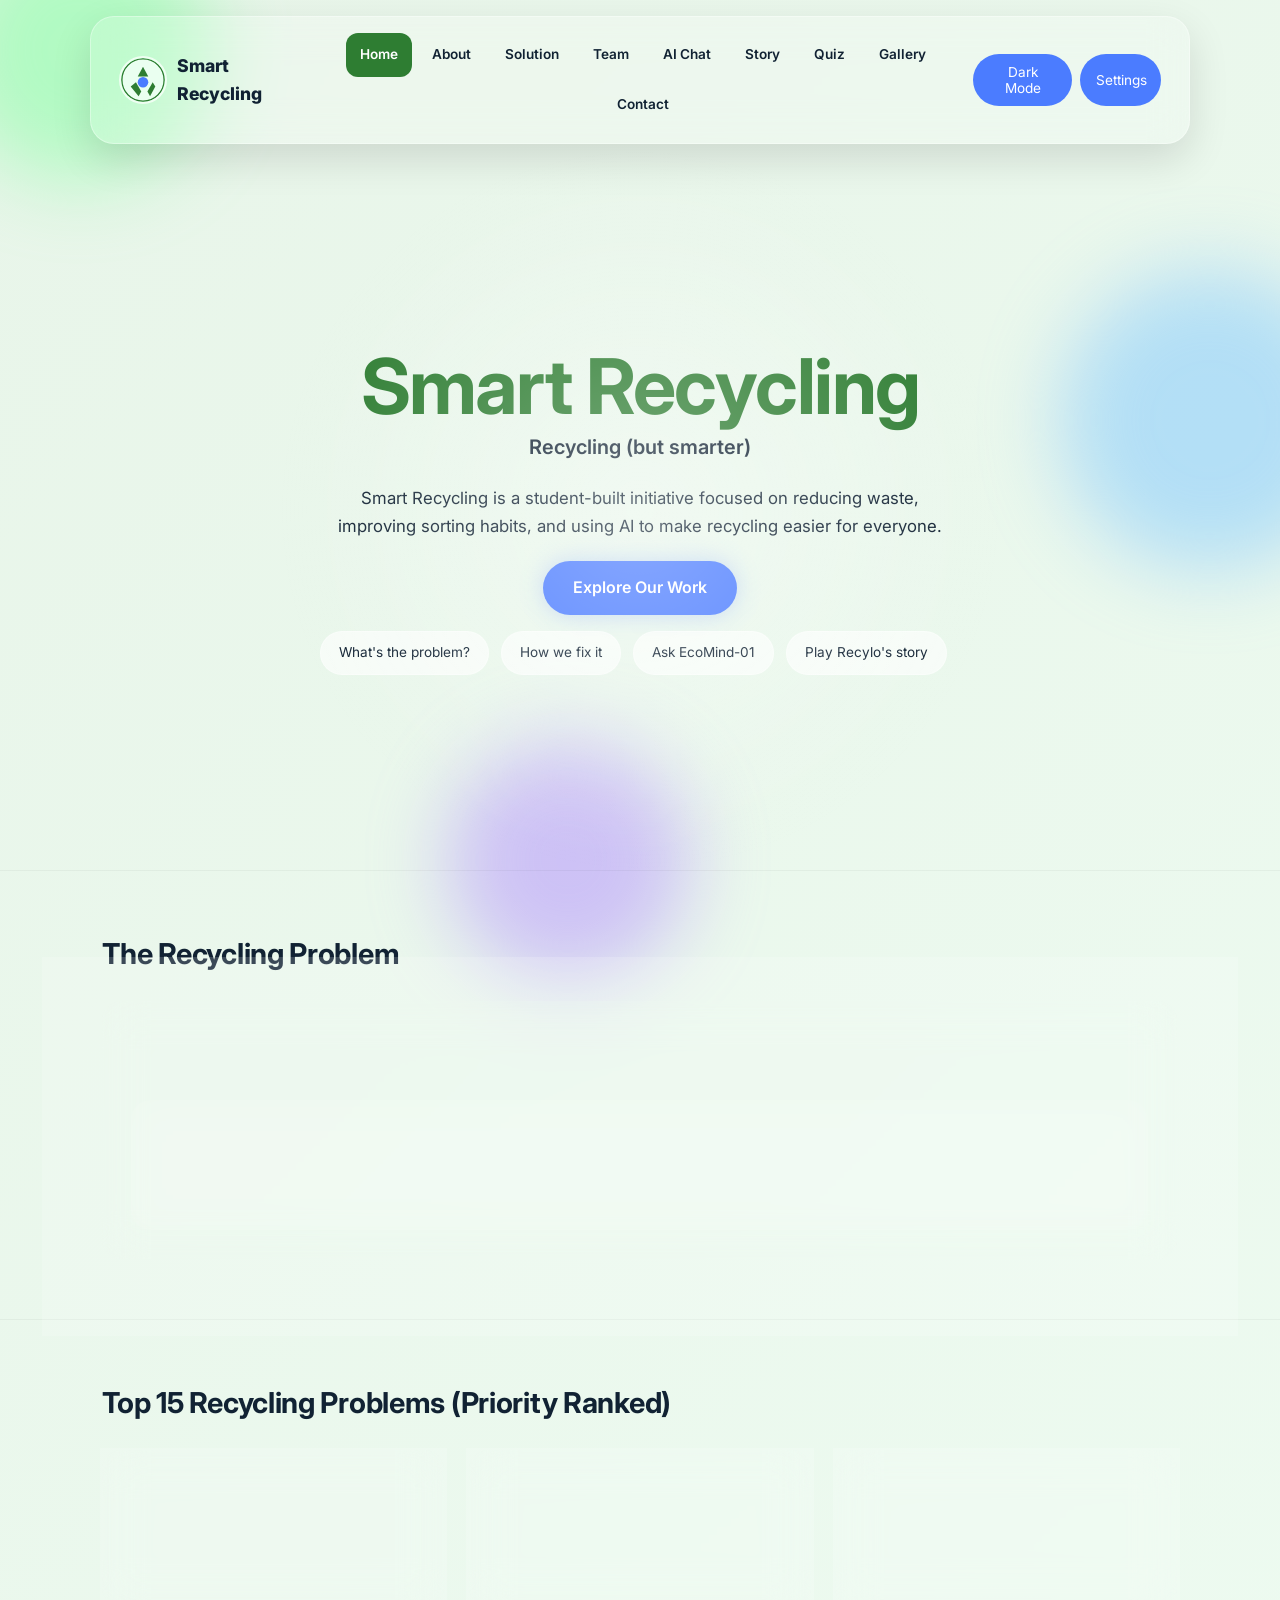
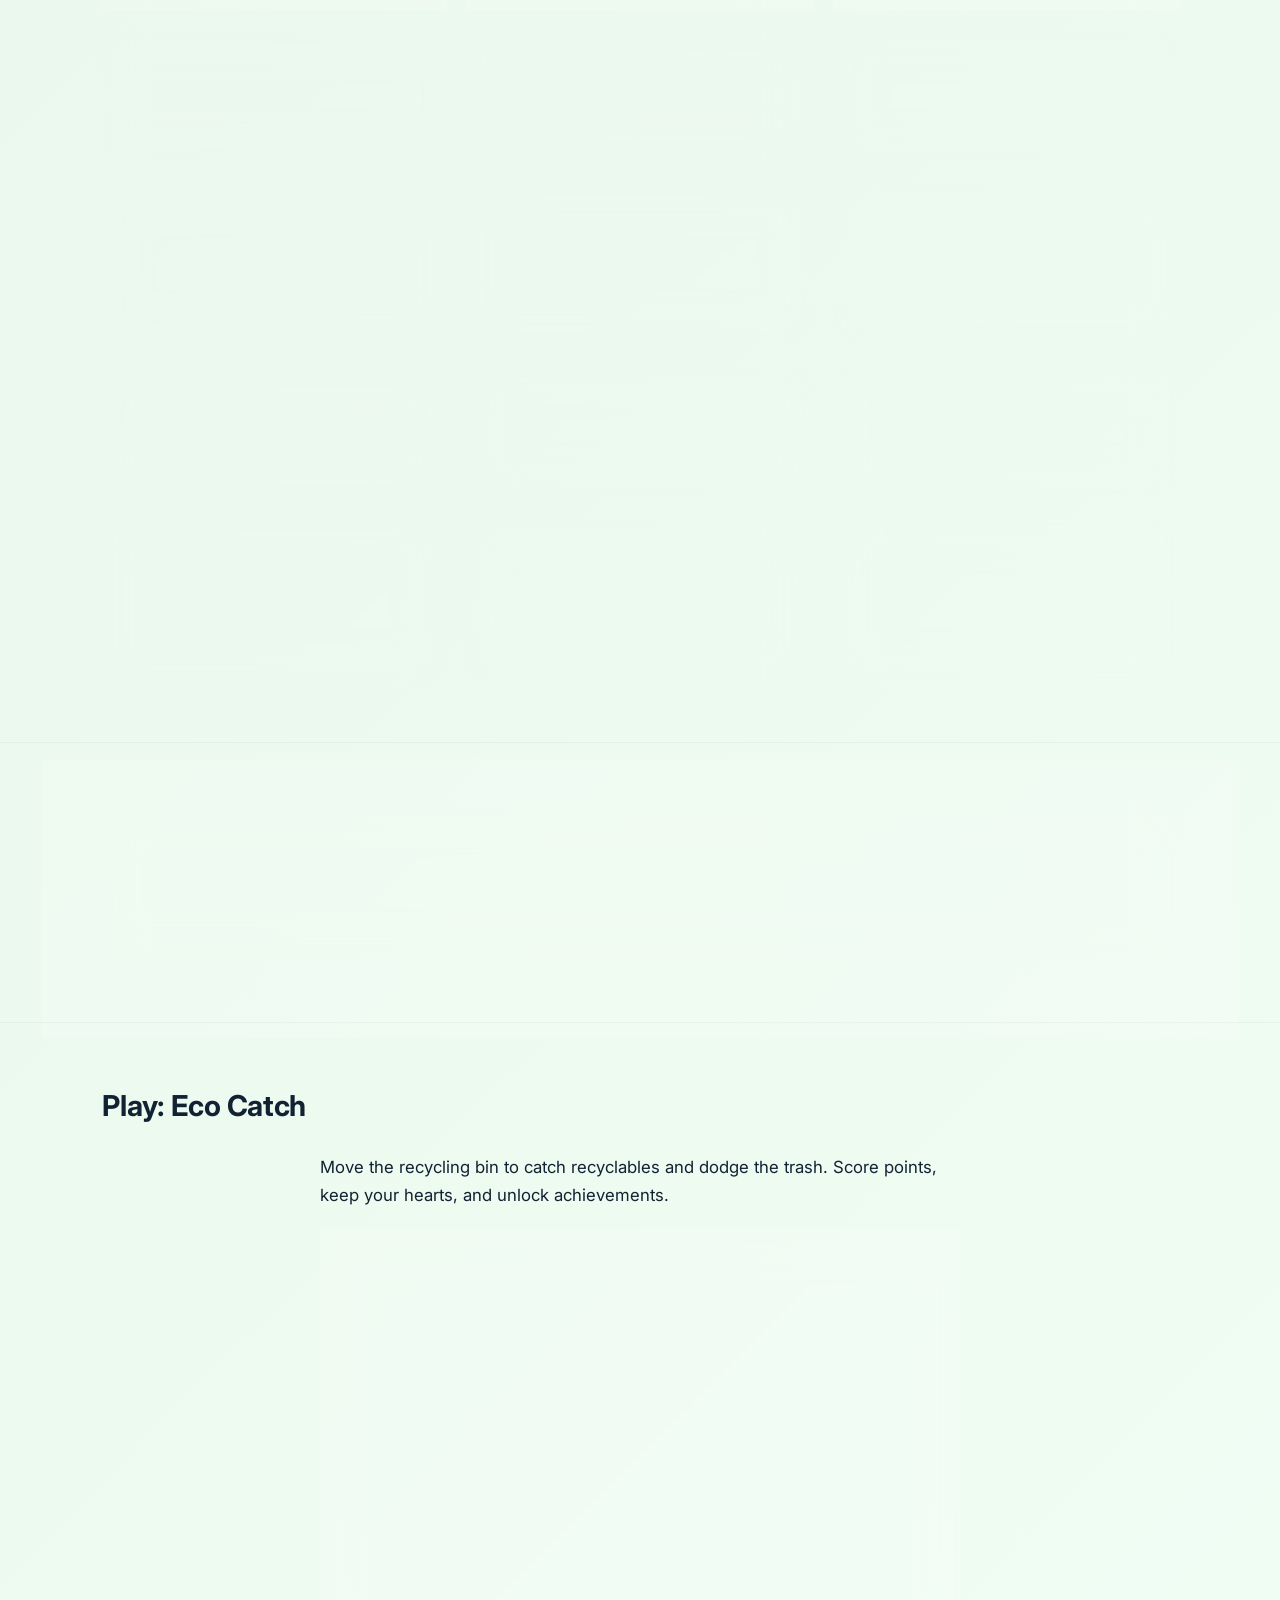
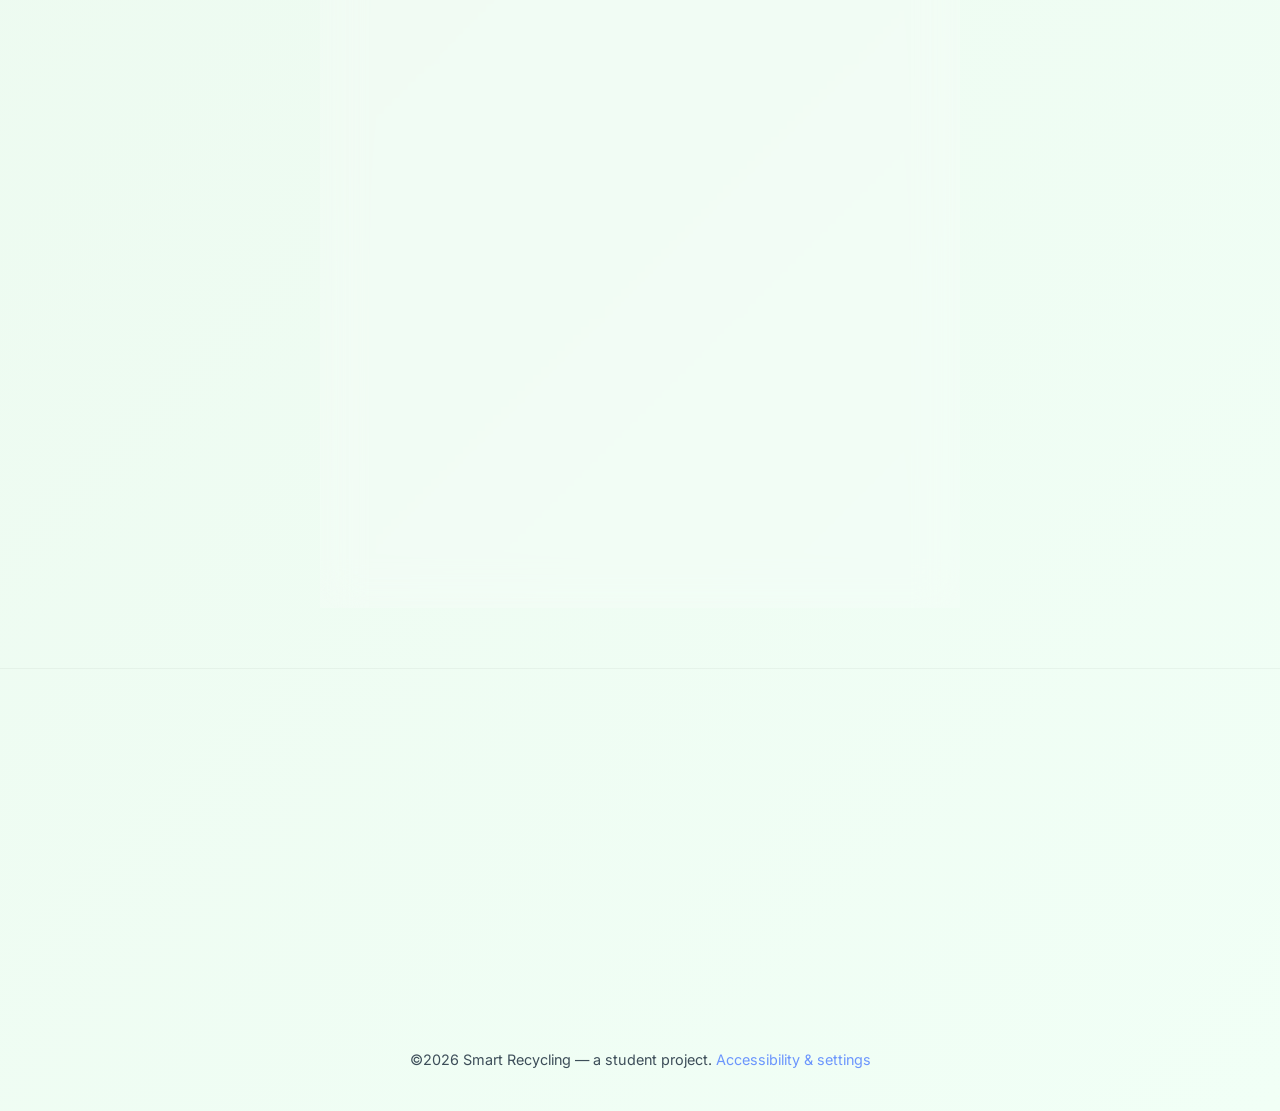
==== index.html @ 998bf6dc "first commit" ====
<!DOCTYPE html>
<html lang="en">
<head>
<meta charset="UTF-8">
<meta name="viewport" content="width=device-width,initial-scale=1">
<title>Smart Recycling — Home</title>
<meta name="description" content="Smart Recycling is a student-built initiative reducing contamination and improving recycling habits in schools, powered by AI, a branching story, and a mini-game.">
<link rel="icon" type="image/svg+xml" href="icons/favicon.svg">
<link rel="preconnect" href="https://fonts.googleapis.com">
<link rel="preconnect" href="https://fonts.gstatic.com" crossorigin>
<link href="https://fonts.googleapis.com/css2?family=Inter:wght@400;600;800&display=swap" rel="stylesheet">
<link rel="stylesheet" href="css/style.css">
</head>
<body>

<main id="main">

<section class="hero">
  <div>
    <h1>Smart Recycling</h1>
    <p class="lead">Recycling (but smarter)</p>
    <p>
      Smart Recycling is a student-built initiative focused on reducing waste,
      improving sorting habits, and using AI to make recycling easier for everyone.
    </p>
    <a class="btn" href="solution.html">Explore Our Work</a>
    <div class="next-steps">
      <a href="#problem">What's the problem?</a>
      <a href="solution.html">How we fix it</a>
      <a href="chatbot.html">Ask EcoMind-01</a>
      <a href="story.html">Play Recylo's story</a>
    </div>
  </div>
</section>

<section id="problem">
  <h2>The Recycling Problem</h2>
  <div class="card">
    <p>
      Students often mix waste or use the wrong bin. This leads to contamination,
      meaning recyclable materials get thrown away instead of reused.
    </p>
    <div class="grid" style="margin-top:16px;">
      <div class="card">
        <h3>Why it matters</h3>
        <p>Up to 30% of school recycling is lost due to contamination.</p>
      </div>
    </div>
  </div>
</section>

<section id="problems15">
  <h2>Top 15 Recycling Problems (Priority Ranked)</h2>
  <div class="grid">
    <div class="card"><h3>1. High Contamination Rates</h3><p>Food residue ruins entire recycling batches.</p></div>
    <div class="card"><h3>2. Incorrect Bin Sorting</h3><p>Students frequently choose the wrong bin.</p></div>
    <div class="card"><h3>3. Lack of Recycling Education</h3><p>Most students don't know sorting rules.</p></div>
    <div class="card"><h3>4. Confusing Bin Labels</h3><p>Icons and colors are unclear.</p></div>
    <div class="card"><h3>5. Single-Use Plastics</h3><p>Packaging dominates school waste.</p></div>
    <div class="card"><h3>6. Overflowing Recycling Bins</h3><p>Bins fill up too fast.</p></div>
    <div class="card"><h3>7. E-Waste Mishandling</h3><p>Chargers and batteries thrown in general waste.</p></div>
    <div class="card"><h3>8. No Digital Tools</h3><p>No smart assistant or scanner.</p></div>
    <div class="card"><h3>9. Dirty Recyclables</h3><p>Students don't rinse containers.</p></div>
    <div class="card"><h3>10. Low Motivation</h3><p>Students don't see recycling impact.</p></div>
    <div class="card"><h3>11. Inconsistent Rules</h3><p>Different areas follow different rules.</p></div>
    <div class="card"><h3>12. Hidden Recyclables</h3><p>Foil and cartons confuse people.</p></div>
    <div class="card"><h3>13. Poor Bin Placement</h3><p>Bins placed in bad locations.</p></div>
    <div class="card"><h3>14. No Feedback</h3><p>No stats or progress shown.</p></div>
    <div class="card"><h3>15. Misleading Packaging Labels</h3><p>"Recyclable" logos confuse people.</p></div>
  </div>
</section>

<section id="impact">
  <div class="card">
    <h2>Impact of Smart Recycling</h2>
    <p>Our goal: cut contamination by 50% and double correct bin usage in schools.</p>
  </div>
</section>

<section id="game">
  <h2>Play: Eco Catch</h2>
  <p style="margin-bottom:20px;">Move the recycling bin to catch recyclables and dodge the trash. Score points, keep your hearts, and unlock achievements.</p>
  <div class="game-wrap">
    <div class="game-hud">
      <span id="gameScore">Score: 0</span>
      <span id="gameHearts">❤️❤️❤️</span>
    </div>
    <canvas id="gameCanvas" aria-label="Eco Catch game canvas"></canvas>
    <div class="game-controls">
      <button class="btn" id="gameStart" type="button">Start Game</button>
      <button class="btn secondary" id="gameMute" type="button">🔊 Sound On</button>
    </div>
    <div class="game-msg" id="gameMsg" aria-live="polite"></div>
    <div class="achievements" id="gameAchievements"></div>
  </div>
</section>

<section id="next">
  <div class="card">
    <h2>What to Do Next</h2>
    <p>Explore how Smart Recycling comes together across the site.</p>
    <div class="next-steps">
      <a href="solution.html">Review our solution</a>
      <a href="chatbot.html">Try the AI assistant</a>
      <a href="story.html">Play Recylo's story</a>
      <a href="quiz.html">Take the quiz</a>
      <a href="gallery.html">See the gallery</a>
    </div>
  </div>
</section>

</main>

<script src="js/common.js"></script>
<script src="js/game.js"></script>
</body>
</html>
---- css/style.css ----
:root {
  --glass: rgba(255,255,255,.18);
  --border: rgba(255,255,255,.35);
  --green: #2e7d32;
  --blue: #4b7cff;
  --hover: #8ab4ff;
  --dark-bg: #0f0f0f;
  --dark-text: #f1f1f1;
  --whatsapp: #25D366;
  --danger: #e0455f;
  --warning: #f39c12;
  --success: #2e7d32;
}

/* ===== RESET & BASE ===== */
* {
  box-sizing: border-box;
  margin: 0;
  padding: 0;
}

html {
  scroll-behavior: smooth;
}

body {
  font-family: Inter, -apple-system, BlinkMacSystemFont, 'Segoe UI', Roboto, sans-serif;
  color: #123;
  background: linear-gradient(135deg, #e8f5e9, #f1fff6);
  overflow-x: hidden;
  transition: background .4s, color .4s;
  min-height: 100vh;
  line-height: 1.6;
}

/* ===== FOCUS INDICATORS ===== */
:focus-visible {
  outline: 3px solid var(--blue);
  outline-offset: 3px;
  border-radius: 4px;
}

button:focus-visible,
a:focus-visible,
input:focus-visible,
select:focus-visible {
  outline: 3px solid var(--blue);
  outline-offset: 2px;
}

/* ===== REDUCED MOTION ===== */
@media (prefers-reduced-motion: reduce) {
  * {
    animation-duration: 0.001ms !important;
    animation-iteration-count: 1 !important;
    transition-duration: 0.001ms !important;
    scroll-behavior: auto !important;
  }
}

/* ===== SKIP LINK ===== */
.skip-link {
  position: absolute;
  left: -999px;
  top: -999px;
  background: var(--blue);
  color: #fff;
  padding: 14px 24px;
  border-radius: 8px;
  z-index: 10000;
  font-weight: 600;
  min-height: 44px;
  min-width: 44px;
  display: flex;
  align-items: center;
}

.skip-link:focus {
  left: 20px;
  top: 20px;
}

/* ===== DARK MODE ===== */
body.dark {
  background: var(--dark-bg);
  color: var(--dark-text);
}

body.dark header {
  background: rgba(20, 20, 20, .5);
  border-color: rgba(255, 255, 255, .1);
}

body.dark .card {
  background: rgba(20, 20, 20, .4);
  border-color: rgba(255, 255, 255, .1);
}

body.dark .card p,
body.dark p,
body.dark .gallery figcaption,
body.dark footer,
body.dark .chatbot-sub,
body.dark .next-steps a {
  color: #f1f1f1;
}

body.dark .chat-window,
body.dark .bot,
body.dark .settings-panel,
body.dark input,
body.dark select {
  background: #222;
  color: #f1f1f1;
}

body.dark .story-box,
body.dark .game-wrap {
  background: rgba(20, 20, 20, .4);
  border-color: rgba(255, 255, 255, .1);
}

body.dark .btn.secondary {
  background: rgba(255, 255, 255, .1);
  color: #f1f1f1;
}

body.dark .chat-suggestions button {
  background: rgba(255, 255, 255, .08);
  color: #f1f1f1;
}

body.dark .next-steps a {
  background: rgba(255, 255, 255, .08);
  color: #f1f1f1;
}

body.dark .story-choices button {
  background: rgba(255, 255, 255, .08);
  color: #f1f1f1;
}

body.dark .achievements .badge {
  background: rgba(255, 255, 255, .08);
  color: #f1f1f1;
}

body.dark .settings-panel select {
  background: rgba(255, 255, 255, .08);
  border-color: rgba(255, 255, 255, .15);
  color: #f1f1f1;
}

body.dark .settings-panel select option {
  background: #1a1a1a;
  color: #f1f1f1;
}

body.dark .stat-item {
  background: rgba(255, 255, 255, .04);
  border-color: rgba(255, 255, 255, .06);
}

body.dark .stat-item .number {
  color: #7cc6ff;
}

body.dark .export-area textarea {
  background: rgba(255, 255, 255, .04);
  border-color: rgba(255, 255, 255, .08);
  color: #f1f1f1;
}

body.dark .toast {
  background: var(--blue);
  color: #fff;
}

body.dark .toast.error {
  background: #e0455f;
}

body.dark .toast.warning {
  background: #f39c12;
}

body.dark #loader {
  background: var(--dark-bg);
}

body.dark #loader span {
  color: #ccc;
}

body.dark #loader img {
  background: rgba(0, 0, 0, .3);
}

body.dark .story-progress span {
  background: rgba(255, 255, 255, .15);
}

body.dark #gameCanvas {
  background: linear-gradient(180deg, #132416, #0f1a10);
}

body.dark .danger-zone {
  background: rgba(224, 69, 95, .1);
  border-color: rgba(224, 69, 95, .2);
}

body.dark .setting-group select,
body.dark .setting-group input[type="text"],
body.dark .setting-group input[type="number"] {
  background: rgba(255, 255, 255, .06);
  border-color: rgba(255, 255, 255, .12);
  color: #f1f1f1;
}

body.dark .setting-group select option {
  background: #1a1a1a;
  color: #f1f1f1;
}

body.dark .color-option.active {
  border-color: #fff;
  box-shadow: 0 0 0 2px #1a1a1a, 0 0 0 4px #fff;
}

body.dark .settings-panel a[href="settings.html"] {
  background: rgba(255, 255, 255, .05);
  color: #f1f1f1;
}

body.dark .settings-panel a[href="settings.html"]:hover {
  background: rgba(255, 255, 255, .15);
}

body.dark footer a {
  color: #7cc6ff;
}

body.dark h1 {
  color: #7cff9c;
}

body.dark .card h3 {
  color: #f1f1f1;
}

/* ===== LOADER ===== */
#loader {
  position: fixed;
  top: 0;
  left: 0;
  width: 100%;
  height: 100%;
  background: #e8f5e9;
  display: flex;
  flex-direction: column;
  justify-content: center;
  align-items: center;
  z-index: 9999;
  transition: .5s;
}

#loader img {
  width: 90px;
  height: 90px;
  border-radius: 50%;
  animation: spin 1.5s infinite linear;
  background: rgba(255, 255, 255, .8);
  padding: 10px;
}

#loader span {
  margin-top: 12px;
  font-size: .9rem;
  color: #555;
}

@keyframes spin {
  100% {
    transform: rotate(360deg);
  }
}

/* ===== BLOBS ===== */
.blob {
  position: fixed;
  border-radius: 50%;
  filter: blur(40px);
  opacity: .5;
  animation: float 16s ease-in-out infinite;
  z-index: -1;
}

.b1 {
  width: 260px;
  height: 260px;
  background: #7cff9c;
  top: -80px;
  left: -50px;
}

.b2 {
  width: 300px;
  height: 300px;
  background: #7cc6ff;
  right: -80px;
  top: 30%;
}

.b3 {
  width: 240px;
  height: 240px;
  background: #b08cff;
  bottom: -80px;
  left: 35%;
}

@keyframes float {
  50% {
    transform: translate(60px, -40px) scale(1.1);
  }
}

@media (max-width: 600px) {
  .blob {
    display: none;
  }
}

/* ===== HEADER ===== */
header {
  position: fixed;
  top: 16px;
  left: 50%;
  transform: translateX(-50%);
  width: min(1100px, 92%);
  padding: 16px 28px;
  display: flex;
  justify-content: space-between;
  align-items: center;
  background: var(--glass);
  backdrop-filter: blur(18px);
  border: 1px solid var(--border);
  border-radius: 24px;
  box-shadow: 0 15px 40px rgba(0, 0, 0, .12);
  z-index: 100;
}

header img {
  width: 48px;
  height: 48px;
  border-radius: 50%;
  border: 2px solid rgba(255, 255, 255, .7);
  margin-right: 10px;
  flex-shrink: 0;
}

header .brand-text {
  font-weight: 800;
  font-size: 1.1rem;
}

header .left {
  display: flex;
  align-items: center;
  text-decoration: none;
  color: inherit;
  min-height: 44px;
  min-width: 44px;
}

nav {
  display: flex;
  flex-wrap: wrap;
  gap: 6px;
  justify-content: center;
}

nav a {
  text-decoration: none;
  color: inherit;
  font-weight: 600;
  padding: 8px 14px;
  border-radius: 12px;
  transition: .2s;
  font-size: .85rem;
  white-space: nowrap;
  min-height: 44px;
  display: flex;
  align-items: center;
}

nav a:hover {
  background: var(--hover);
  color: #fff;
  box-shadow: 0 0 10px var(--hover);
}

nav a.active {
  background: var(--green);
  color: #fff;
}

nav a.active:hover {
  background: var(--green);
  opacity: .85;
}

.toggle {
  cursor: pointer;
  padding: 10px 16px;
  border-radius: 999px;
  background: var(--blue);
  color: #fff;
  font-size: .85rem;
  border: none;
  font-family: inherit;
  min-height: 44px;
  min-width: 44px;
  transition: .2s;
}

.toggle:hover {
  background: var(--hover);
  transform: translateY(-2px);
}

.toggle:active {
  transform: scale(.95);
}

/* ===== MOBILE NAV ===== */
@media (max-width: 900px) {
  header {
    flex-direction: column;
    gap: 10px;
    padding: 12px 16px;
  }

  header .left {
    width: 100%;
    justify-content: center;
  }

  nav {
    width: 100%;
    justify-content: center;
    gap: 4px;
    overflow-x: auto;
    flex-wrap: nowrap;
    padding: 4px 0;
    -webkit-overflow-scrolling: touch;
    scrollbar-width: none;
  }

  nav::-webkit-scrollbar {
    display: none;
  }

  nav a {
    font-size: .7rem;
    padding: 6px 10px;
    min-height: 36px;
    white-space: nowrap;
    flex-shrink: 0;
  }

  header>div:last-child {
    width: 100%;
    justify-content: center;
    display: flex;
    gap: 6px;
  }

  .toggle {
    font-size: .7rem;
    padding: 6px 12px;
    min-height: 36px;
  }
}

@media (max-width: 600px) {
  header {
    top: 8px;
    border-radius: 16px;
    padding: 8px 10px;
    gap: 6px;
  }

  nav a {
    font-size: .6rem;
    padding: 4px 8px;
    min-height: 32px;
  }

  .toggle {
    font-size: .6rem;
    padding: 4px 8px;
    min-height: 32px;
  }

  main {
    margin-top: 160px;
  }

  .settings-panel {
    width: 90%;
    max-width: 360px;
    padding: 16px;
  }
}

/* ===== MAIN ===== */
main {
  margin-top: 150px;
}

@media (max-width: 900px) {
  main {
    margin-top: 200px;
  }
}

@media (max-width: 600px) {
  main {
    margin-top: 160px;
  }
}

/* ===== HERO ===== */
.hero {
  min-height: 80vh;
  display: grid;
  place-items: center;
  text-align: center;
  padding: 2rem;
  position: relative;
  overflow: hidden;
}

.hero::before {
  content: '';
  position: absolute;
  inset: -20%;
  background: radial-gradient(circle at var(--mx, 50%) var(--my, 50%), rgba(255, 255, 255, .35), transparent 35%);
  pointer-events: none;
  transition: .15s;
}

h1 {
  font-size: clamp(2.6rem, 7vw, 4.8rem);
  color: var(--green);
  letter-spacing: -0.02em;
  line-height: 1.1;
}

h2 {
  font-size: 1.8rem;
  margin-bottom: 24px;
  letter-spacing: -0.01em;
}

h3 {
  font-size: 1.2rem;
  letter-spacing: -0.01em;
}

p {
  max-width: 640px;
  margin: 0 auto;
  font-size: 1.05rem;
  line-height: 1.7;
}

.hero .lead {
  font-size: 1.25rem;
  font-weight: 600;
  margin-bottom: 20px;
}

.page-head {
  text-align: center;
  padding: 60px 8% 10px;
}

.page-head p {
  margin-top: 10px;
}

/* ===== BUTTONS ===== */
.btn {
  display: inline-flex;
  align-items: center;
  justify-content: center;
  margin-top: 20px;
  padding: 14px 30px;
  border-radius: 999px;
  background: var(--blue);
  color: #fff;
  text-decoration: none;
  transition: .2s;
  border: none;
  cursor: pointer;
  font-family: inherit;
  font-size: 1rem;
  font-weight: 600;
  min-height: 48px;
  min-width: 48px;
  box-shadow: var(--glow-x, 0px) var(--glow-y, 0px) 24px rgba(75, 124, 255, .3);
}

.btn:hover {
  transform: translateY(-3px) scale(1.02);
  box-shadow: var(--glow-x, 0px) var(--glow-y, 0px) 30px rgba(75, 124, 255, .5) !important;
}

.btn:active {
  transform: translateY(0) scale(.98);
  box-shadow: 0 0 0 transparent;
}

.btn.secondary {
  background: rgba(255, 255, 255, .5);
  color: #123;
  border: 1px solid var(--border);
  box-shadow: none;
}

.btn.secondary:hover {
  background: rgba(255, 255, 255, .7);
  transform: translateY(-2px);
}

.btn.whatsapp {
  background: var(--whatsapp);
  box-shadow: 0 10px 25px rgba(37, 211, 102, .35);
}

.btn.whatsapp:hover {
  box-shadow: 0 10px 30px rgba(37, 211, 102, .5);
}

.btn.danger {
  background: var(--danger);
  color: #fff;
  box-shadow: 0 8px 20px rgba(224, 69, 95, .3);
}

.btn.danger:hover {
  background: #c0392b;
  transform: translateY(-2px);
}

.btn.success {
  background: var(--success);
  color: #fff;
  box-shadow: 0 8px 20px rgba(46, 125, 50, .3);
}

.btn.success:hover {
  background: #1e7e34;
  transform: translateY(-2px);
}

.btn.warning {
  background: var(--warning);
  color: #fff;
  box-shadow: 0 8px 20px rgba(243, 156, 18, .3);
}

.btn.warning:hover {
  background: #d68910;
  transform: translateY(-2px);
}

.btn.outline {
  background: transparent;
  border: 2px solid var(--blue);
  color: var(--blue);
  box-shadow: none;
}

.btn.outline:hover {
  background: var(--blue);
  color: #fff;
  transform: translateY(-2px);
}

/* ===== SECTIONS ===== */
section {
  padding: 60px 8%;
}

section h2 {
  margin-bottom: 24px;
  font-size: 1.8rem;
}

section+section {
  border-top: 1px solid rgba(0, 0, 0, .04);
}

/* ===== GRID ===== */
.grid {
  display: grid;
  grid-template-columns: repeat(auto-fit, minmax(280px, 1fr));
  gap: 24px;
}

/* ===== CARDS ===== */
.card {
  padding: 28px;
  border-radius: 20px;
  background: var(--glass);
  backdrop-filter: blur(20px);
  border: 1px solid var(--border);
  box-shadow: 0 16px 40px rgba(0, 0, 0, .08);
  transition: .3s cubic-bezier(.34, 1.56, .64, 1);
  opacity: 0;
  transform: translateY(30px);
  position: relative;
  overflow: hidden;
  line-height: 1.7;
}

.card::before {
  content: '';
  position: absolute;
  top: 0;
  left: -150%;
  width: 70%;
  height: 100%;
  background: linear-gradient(90deg, transparent, rgba(255, 255, 255, .15), transparent);
  animation: shimmer 8s infinite;
}

@keyframes shimmer {
  100% {
    left: 180%;
  }
}

.card h3 {
  margin-bottom: 12px;
  font-size: 1.2rem;
}

.card p {
  color: #123;
  font-size: 1rem;
}

.card:hover {
  transform: translateY(-6px) scale(1.01);
  box-shadow: 0 20px 50px rgba(0, 0, 0, .12);
}

.card.show {
  opacity: 1 !important;
  transform: translateY(0) !important;
}

/* Staggered card animation */
.card:nth-child(1) {
  transition-delay: 0.05s;
}
.card:nth-child(2) {
  transition-delay: 0.1s;
}
.card:nth-child(3) {
  transition-delay: 0.15s;
}
.card:nth-child(4) {
  transition-delay: 0.2s;
}
.card:nth-child(5) {
  transition-delay: 0.25s;
}
.card:nth-child(6) {
  transition-delay: 0.3s;
}

/* ===== PRIORITY PROBLEMS ===== */
#problems15 .card:nth-child(-n+3) {
  border-color: var(--green);
  box-shadow: 0 0 0 2px rgba(46, 125, 50, .25);
}

/* ===== BACK TO TOP ===== */
.back-to-top {
  position: fixed;
  right: 20px;
  bottom: 30px;
  padding: 12px 18px;
  border-radius: 999px;
  background: var(--blue);
  color: #fff;
  font-size: .85rem;
  text-decoration: none;
  box-shadow: 0 8px 20px rgba(0, 0, 0, .25);
  opacity: 0;
  pointer-events: none;
  transition: .25s;
  z-index: 50;
  min-height: 44px;
  min-width: 44px;
  display: flex;
  align-items: center;
  justify-content: center;
}

.back-to-top.show {
  opacity: 1;
  pointer-events: auto;
}

.back-to-top:hover {
  transform: translateY(-3px);
  background: var(--hover);
}

/* ===== GALLERY ===== */
.gallery {
  display: grid;
  grid-template-columns: repeat(auto-fit, minmax(260px, 1fr));
  gap: 20px;
}

.gallery figure {
  margin: 0;
}

.gallery img,
.gallery svg {
  width: 100%;
  border-radius: 18px;
  box-shadow: 0 10px 30px rgba(0, 0, 0, .15);
  display: block;
  background: #fff;
  height: auto;
}

.gallery figcaption {
  margin-top: 8px;
  font-size: .9rem;
  opacity: .8;
}

/* ===== CHATBOT ===== */
.chatbot-box {
  padding: 24px;
  border-radius: 20px;
  background: var(--glass);
  backdrop-filter: blur(20px);
  border: 1px solid var(--border);
  max-width: 700px;
  margin: 0 auto;
}

.chatbot-header {
  text-align: center;
  margin-bottom: 12px;
  font-size: 1.1rem;
  font-weight: 600;
}

.chatbot-sub {
  text-align: center;
  font-size: .9rem;
  margin-bottom: 16px;
  opacity: .8;
}

.chat-window {
  height: 400px;
  overflow-y: auto;
  padding: 15px;
  border-radius: 15px;
  background: rgba(255, 255, 255, .25);
  backdrop-filter: blur(15px);
  border: 1px solid rgba(255, 255, 255, .4);
  margin-bottom: 15px;
  scroll-behavior: smooth;
}

.chat-window::-webkit-scrollbar {
  width: 6px;
}

.chat-window::-webkit-scrollbar-track {
  background: transparent;
}

.chat-window::-webkit-scrollbar-thumb {
  background: var(--blue);
  border-radius: 4px;
}

.chat-message {
  margin-bottom: 12px;
  padding: 12px 16px;
  border-radius: 12px;
  max-width: 80%;
  line-height: 1.5;
  animation: msgIn .35s ease;
  word-wrap: break-word;
}

@keyframes msgIn {
  from {
    opacity: 0;
    transform: translateY(10px);
  }
  to {
    opacity: 1;
    transform: none;
  }
}

.user {
  background: var(--blue);
  color: white;
  margin-left: auto;
}

.bot {
  background: rgba(255, 255, 255, .6);
  border: 1px solid rgba(0, 0, 0, .1);
}

body.dark .bot {
  background: rgba(255, 255, 255, .08);
  border-color: rgba(255, 255, 255, .1);
  color: #f1f1f1;
}

.chat-input {
  display: flex;
  gap: 10px;
}

.chat-input input {
  flex: 1;
  padding: 12px 16px;
  border-radius: 12px;
  border: 1px solid rgba(0, 0, 0, .2);
  font-family: inherit;
  font-size: 1rem;
  min-height: 48px;
}

.chat-input button {
  padding: 12px 24px;
  border-radius: 12px;
  background: var(--green);
  color: white;
  border: none;
  cursor: pointer;
  font-family: inherit;
  font-weight: 600;
  min-height: 48px;
  min-width: 48px;
  transition: .2s;
}

.chat-input button:hover {
  transform: translateY(-2px);
  opacity: .9;
}

.chat-input button:active {
  transform: scale(.95);
}

.chat-suggestions {
  display: flex;
  flex-wrap: wrap;
  gap: 8px;
  margin-bottom: 14px;
  justify-content: center;
}

.chat-suggestions button {
  background: rgba(255, 255, 255, .5);
  border: 1px solid var(--border);
  border-radius: 999px;
  padding: 8px 14px;
  font-size: .8rem;
  cursor: pointer;
  font-family: inherit;
  min-height: 36px;
  transition: .2s;
}

.chat-suggestions button:hover {
  background: var(--hover);
  color: #fff;
  transform: translateY(-2px);
}

/* ===== FOOTER ===== */
footer {
  text-align: center;
  padding: 40px 8%;
  font-size: .9rem;
  opacity: .8;
}

footer a {
  color: var(--blue);
  text-decoration: none;
}

footer a:hover {
  text-decoration: underline;
}

/* ===== NEXT STEPS ===== */
.next-steps {
  display: flex;
  flex-wrap: wrap;
  gap: 12px;
  margin-top: 16px;
}

.next-steps a {
  text-decoration: none;
  padding: 10px 18px;
  border-radius: 999px;
  border: 1px solid var(--border);
  font-size: .85rem;
  color: #123;
  background: rgba(255, 255, 255, .6);
  min-height: 44px;
  display: inline-flex;
  align-items: center;
  transition: .2s;
}

.next-steps a:hover {
  background: var(--hover);
  color: #fff;
  transform: translateY(-2px);
}

/* ===== CONTACT ===== */
.contact-list {
  list-style: none;
  margin-top: 10px;
}

.contact-list li {
  font-size: .95rem;
  margin-bottom: 8px;
  padding: 4px 0;
}

.contact-actions {
  display: flex;
  flex-wrap: wrap;
  gap: 14px;
  margin-top: 18px;
}

/* ===== WHATSAPP FLOAT ===== */
.whatsapp-float {
  display: inline-flex;
  align-items: center;
  gap: 10px;
  padding: 14px 26px;
  border-radius: 999px;
  background: var(--whatsapp);
  color: #fff;
  text-decoration: none;
  font-weight: 700;
  box-shadow: 0 10px 25px rgba(37, 211, 102, .35);
  transition: .2s;
  min-height: 48px;
}

.whatsapp-float:hover {
  transform: translateY(-3px);
  box-shadow: 0 10px 30px rgba(37, 211, 102, .5);
}

/* ===== SETTINGS PANEL (MODAL) ===== */
.settings-panel {
  position: fixed;
  top: 50%;
  left: 50%;
  transform: translate(-50%, -50%) scale(0.8);
  width: 380px;
  max-width: 90%;
  padding: 24px;
  background: var(--glass);
  backdrop-filter: blur(20px);
  border: 1px solid var(--border);
  border-radius: 20px;
  box-shadow: 0 20px 40px rgba(0, 0, 0, .25);
  opacity: 0;
  pointer-events: none;
  transition: .3s cubic-bezier(.34, 1.56, .64, 1);
  z-index: 9999;
  max-height: 90vh;
  overflow-y: auto;
}

.settings-panel.show {
  opacity: 1;
  pointer-events: auto;
  transform: translate(-50%, -50%) scale(1);
}

.settings-panel::-webkit-scrollbar {
  width: 6px;
}

.settings-panel::-webkit-scrollbar-track {
  background: transparent;
}

.settings-panel::-webkit-scrollbar-thumb {
  background: var(--blue);
  border-radius: 4px;
}

.settings-panel h3 {
  margin-bottom: 15px;
  text-align: center;
  font-size: 1.3rem;
}

.settings-panel .close-btn {
  position: absolute;
  top: 12px;
  right: 12px;
  background: none;
  border: none;
  font-size: 1.5rem;
  cursor: pointer;
  color: inherit;
  min-height: 44px;
  min-width: 44px;
  display: flex;
  align-items: center;
  justify-content: center;
  border-radius: 50%;
  transition: .2s;
}

.settings-panel .close-btn:hover {
  background: rgba(0, 0, 0, .1);
}

body.dark .settings-panel .close-btn:hover {
  background: rgba(255, 255, 255, .1);
}

.settings-panel label {
  display: block;
  margin-top: 10px;
  font-weight: 600;
  font-size: .9rem;
}

.settings-panel select {
  width: 100%;
  padding: 10px 12px;
  margin-top: 4px;
  border-radius: 10px;
  border: 1px solid rgba(0, 0, 0, .2);
  font-family: inherit;
  background: rgba(255, 255, 255, .5);
  min-height: 44px;
}

.settings-panel select:focus {
  outline: 2px solid var(--blue);
  outline-offset: 2px;
}

.settings-panel .settings-actions-btn {
  margin-top: 20px;
  width: 100%;
  padding: 12px;
  border-radius: 12px;
  background: var(--blue);
  color: white;
  border: none;
  cursor: pointer;
  font-family: inherit;
  font-weight: 600;
  min-height: 48px;
  transition: .2s;
}

.settings-panel .settings-actions-btn:hover {
  background: var(--hover);
  transform: translateY(-2px);
}

.settings-panel .settings-footer {
  margin-top: 16px;
  padding-top: 16px;
  border-top: 1px solid var(--border);
  text-align: center;
}

.settings-panel .settings-footer a {
  color: var(--blue);
  text-decoration: none;
  font-weight: 600;
}

.settings-panel .settings-footer a:hover {
  text-decoration: underline;
}

/* ===== OVERLAY ===== */
#overlay {
  position: fixed;
  inset: 0;
  background: rgba(0, 0, 0, .35);
  backdrop-filter: blur(8px);
  opacity: 0;
  pointer-events: none;
  transition: .3s;
  z-index: 9998;
}

#overlay.show {
  opacity: 1;
  pointer-events: auto;
}

/* ===== ICONS ===== */
.icon {
  width: 72px;
  height: 72px;
  object-fit: contain;
  margin-bottom: 16px;
  flex-shrink: 0;
}

/* ===== STORY ===== */
.story-box {
  max-width: 720px;
  margin: 0 auto;
  padding: 28px;
  border-radius: 24px;
  background: var(--glass);
  backdrop-filter: blur(20px);
  border: 1px solid var(--border);
  box-shadow: 0 16px 40px rgba(0, 0, 0, .1);
}

.story-character {
  display: flex;
  align-items: center;
  gap: 14px;
  margin-bottom: 16px;
}

.story-character img {
  width: 56px;
  height: 56px;
  border-radius: 50%;
  background: #fff;
  padding: 4px;
}

.story-character span {
  font-weight: 700;
}

#storyText {
  min-height: 120px;
  line-height: 1.7;
  margin-bottom: 20px;
  font-size: 1.05rem;
}

#storyText p {
  margin-bottom: 12px;
}

.story-choices {
  display: flex;
  flex-direction: column;
  gap: 10px;
}

.story-choices button {
  text-align: left;
  padding: 14px 18px;
  border-radius: 14px;
  border: 1px solid var(--border);
  background: rgba(255, 255, 255, .5);
  cursor: pointer;
  font-family: inherit;
  font-size: .95rem;
  transition: .2s;
  min-height: 48px;
}

.story-choices button:hover {
  background: var(--hover);
  color: #fff;
  transform: translateX(4px);
}

.story-choices button:active {
  transform: scale(.98);
}

.story-progress {
  display: flex;
  gap: 6px;
  margin-bottom: 16px;
}

.story-progress span {
  flex: 1;
  height: 5px;
  border-radius: 3px;
  background: rgba(0, 0, 0, .1);
  transition: .3s;
}

.story-progress span.done {
  background: var(--green);
}

/* ===== ECO CATCH GAME ===== */
.game-wrap {
  max-width: 640px;
  margin: 0 auto;
  padding: 20px;
  border-radius: 24px;
  background: var(--glass);
  backdrop-filter: blur(20px);
  border: 1px solid var(--border);
  text-align: center;
}

.game-hud {
  display: flex;
  justify-content: space-between;
  align-items: center;
  margin-bottom: 12px;
  font-weight: 700;
  flex-wrap: wrap;
  gap: 8px;
  font-size: 1rem;
  padding: 0 4px;
}

#gameHearts {
  color: #e0455f;
  letter-spacing: 2px;
}

#gameCanvas {
  width: 100%;
  max-width: 560px;
  aspect-ratio: 7/9;
  border-radius: 16px;
  background: linear-gradient(180deg, #dff5e3, #eafff0);
  border: 1px solid var(--border);
  touch-action: none;
  display: block;
  margin: 0 auto;
  cursor: pointer;
}

.game-controls {
  display: flex;
  justify-content: center;
  gap: 12px;
  margin-top: 14px;
  flex-wrap: wrap;
}

.game-controls .btn {
  min-width: 120px;
}

.game-msg {
  margin-top: 12px;
  font-weight: 600;
  min-height: 28px;
  font-size: 1rem;
}

.achievements {
  display: flex;
  flex-wrap: wrap;
  gap: 8px;
  margin-top: 16px;
  justify-content: center;
}

.achievements .badge {
  font-size: .8rem;
  padding: 8px 14px;
  border-radius: 999px;
  border: 1px solid var(--border);
  background: rgba(255, 255, 255, .4);
  opacity: .4;
  transition: .3s;
  min-height: 36px;
  display: flex;
  align-items: center;
}

.achievements .badge.earned {
  opacity: 1;
  background: var(--green);
  color: #fff;
}

/* ===== SETTINGS PAGE ===== */
.settings-page {
  max-width: 840px;
  margin: 0 auto;
}

.settings-page .card {
  opacity: 1;
  transform: none;
  animation: none;
  padding: 32px;
}

.settings-page .card::before {
  display: none;
}

.settings-section {
  margin-bottom: 32px;
  padding-bottom: 32px;
  border-bottom: 1px solid rgba(0, 0, 0, .06);
}

.settings-section:last-child {
  border-bottom: none;
  margin-bottom: 0;
  padding-bottom: 0;
}

.settings-section h3 {
  font-size: 1.1rem;
  margin-bottom: 18px;
  display: flex;
  align-items: center;
  gap: 10px;
  font-weight: 700;
}

.settings-section h3 .emoji {
  font-size: 1.4rem;
}

.setting-group {
  display: flex;
  flex-direction: column;
  gap: 6px;
  margin-bottom: 18px;
}

.setting-group:last-child {
  margin-bottom: 0;
}

.setting-group label {
  font-weight: 600;
  font-size: .95rem;
  display: flex;
  align-items: center;
  gap: 8px;
}

.setting-group .description {
  font-size: .85rem;
  opacity: .65;
  margin-top: 2px;
  line-height: 1.4;
}

.setting-group select,
.setting-group input[type="text"],
.setting-group input[type="number"] {
  padding: 12px 14px;
  border-radius: 12px;
  border: 1px solid rgba(0, 0, 0, .12);
  font-family: inherit;
  font-size: 1rem;
  background: rgba(255, 255, 255, .5);
  transition: .2s;
  width: 100%;
  max-width: 320px;
  min-height: 48px;
}

.setting-group select:focus,
.setting-group input:focus {
  outline: 2px solid var(--blue);
  outline-offset: 2px;
}

.setting-group select option {
  background: #fff;
  color: #123;
}

/* ===== TOGGLE SWITCH ===== */
.toggle-group {
  display: flex;
  align-items: center;
  gap: 14px;
  flex-wrap: wrap;
}

.toggle-switch {
  position: relative;
  width: 52px;
  height: 30px;
  flex-shrink: 0;
  cursor: pointer;
}

.toggle-switch input {
  opacity: 0;
  width: 0;
  height: 0;
}

.toggle-slider {
  position: absolute;
  cursor: pointer;
  top: 0;
  left: 0;
  right: 0;
  bottom: 0;
  background: #ccc;
  transition: .3s;
  border-radius: 30px;
}

.toggle-slider::before {
  content: "";
  position: absolute;
  height: 22px;
  width: 22px;
  left: 4px;
  bottom: 4px;
  background: white;
  transition: .3s;
  border-radius: 50%;
  box-shadow: 0 2px 4px rgba(0, 0, 0, .15);
}

.toggle-switch input:checked+.toggle-slider {
  background: var(--blue);
}

.toggle-switch input:checked+.toggle-slider::before {
  transform: translateX(22px);
}

.toggle-label {
  font-weight: 500;
  font-size: .95rem;
}

/* ===== COLOR OPTIONS ===== */
.color-options {
  display: grid;
  grid-template-columns: repeat(6, 1fr);
  gap: 10px;
  max-width: 320px;
  padding: 4px 0;
}

.color-option {
  width: 40px;
  height: 40px;
  border-radius: 50%;
  border: 3px solid transparent;
  cursor: pointer;
  transition: .25s ease;
  position: relative;
  aspect-ratio: 1;
}

.color-option:hover {
  transform: scale(1.12);
}

.color-option.active {
  border-color: #000;
  box-shadow: 0 0 0 2px #fff, 0 0 0 4px #000;
  transform: scale(1.08);
}

.color-option .check {
  position: absolute;
  top: 50%;
  left: 50%;
  transform: translate(-50%, -50%);
  color: #fff;
  font-size: 16px;
  font-weight: 800;
  opacity: 0;
  transition: .2s;
  text-shadow: 0 1px 3px rgba(0, 0, 0, .3);
}

.color-option.active .check {
  opacity: 1;
}

/* ===== STATS GRID ===== */
.stat-grid {
  display: grid;
  grid-template-columns: repeat(auto-fit, minmax(140px, 1fr));
  gap: 14px;
  margin: 12px 0 18px 0;
}

.stat-item {
  background: rgba(255, 255, 255, .35);
  padding: 16px;
  border-radius: 14px;
  text-align: center;
  transition: .2s;
  border: 1px solid rgba(255, 255, 255, .2);
}

.stat-item:hover {
  transform: translateY(-2px);
  box-shadow: 0 4px 12px rgba(0, 0, 0, .06);
}

.stat-item .number {
  font-size: 2rem;
  font-weight: 800;
  color: var(--blue);
  display: block;
  line-height: 1.2;
}

.stat-item .label {
  font-size: .8rem;
  opacity: .6;
  display: block;
  margin-top: 2px;
}

/* ===== DANGER ZONE ===== */
.danger-zone {
  background: rgba(224, 69, 95, .06);
  border: 1px solid rgba(224, 69, 95, .15);
  border-radius: 16px;
  padding: 20px;
  margin-top: 4px;
}

.danger-zone h4 {
  color: var(--danger);
  margin-bottom: 6px;
  font-size: 1rem;
}

.danger-zone p {
  font-size: .9rem;
  opacity: .7;
  margin-bottom: 14px;
}

.danger-actions {
  display: flex;
  gap: 10px;
  flex-wrap: wrap;
}

/* ===== EXPORT AREA ===== */
.export-area {
  margin-top: 12px;
  display: none;
}

.export-area.show {
  display: block;
}

.export-area textarea {
  width: 100%;
  padding: 14px;
  border-radius: 12px;
  border: 1px solid rgba(0, 0, 0, .12);
  font-family: 'Courier New', monospace;
  font-size: .8rem;
  background: rgba(255, 255, 255, .3);
  resize: vertical;
  min-height: 140px;
  line-height: 1.5;
  max-width: 100%;
}

.export-actions {
  display: flex;
  gap: 8px;
  flex-wrap: wrap;
  margin-top: 8px;
}

.export-actions .btn {
  margin: 0;
  font-size: .85rem;
  padding: 8px 16px;
  min-height: 40px;
}

/* ===== TOAST ===== */
.toast {
  position: fixed;
  bottom: 80px;
  left: 50%;
  transform: translateX(-50%) translateY(100px);
  padding: 16px 32px;
  border-radius: 14px;
  background: var(--blue);
  color: #fff;
  font-weight: 600;
  box-shadow: 0 8px 30px rgba(0, 0, 0, .2);
  opacity: 0;
  transition: .4s cubic-bezier(.34, 1.56, .64, 1);
  z-index: 10001;
  pointer-events: none;
  max-width: 90%;
  text-align: center;
  font-size: .95rem;
  min-height: 48px;
  display: flex;
  align-items: center;
  justify-content: center;
}

.toast.show {
  opacity: 1;
  transform: translateX(-50%) translateY(0);
}

.toast.error {
  background: var(--danger);
}

.toast.warning {
  background: var(--warning);
}

/* ===== SETTINGS ACTIONS ===== */
.settings-actions {
  display: flex;
  gap: 10px;
  flex-wrap: wrap;
  margin-top: 4px;
}

.settings-actions .btn {
  margin: 0;
}

/* ===== RESET LABEL ===== */
.reset-label {
  display: flex;
  align-items: center;
  gap: 8px;
  font-weight: 600;
}

/* ===== RESPONSIVE ===== */
@media (max-width: 600px) {
  .settings-page .card {
    padding: 20px 16px;
  }

  .stat-grid {
    grid-template-columns: repeat(2, 1fr);
    gap: 10px;
  }

  .settings-actions {
    flex-direction: column;
  }

  .settings-actions .btn {
    width: 100%;
    text-align: center;
    justify-content: center;
  }

  .danger-actions {
    flex-direction: column;
  }

  .danger-actions .btn {
    width: 100%;
    text-align: center;
    justify-content: center;
  }

  .setting-group select,
  .setting-group input[type="text"],
  .setting-group input[type="number"] {
    max-width: 100%;
  }

  .color-options {
    grid-template-columns: repeat(6, 1fr);
    gap: 8px;
    max-width: 100%;
  }

  .color-option {
    width: 36px;
    height: 36px;
  }

  .export-actions {
    flex-direction: column;
  }

  .export-actions .btn {
    width: 100%;
    text-align: center;
  }

  .toast {
    bottom: 20px;
    padding: 12px 20px;
    font-size: .85rem;
    max-width: 95%;
    min-height: 40px;
  }

  .grid {
    grid-template-columns: 1fr;
  }

  .gallery {
    grid-template-columns: 1fr 1fr;
  }

  .chat-window {
    height: 300px;
  }

  .chat-input {
    flex-wrap: wrap;
  }

  .chat-input input {
    width: 100%;
  }

  .chat-input button {
    flex: 1;
  }
}

@media (max-width: 400px) {
  .stat-grid {
    grid-template-columns: 1fr 1fr;
    gap: 8px;
  }

  .stat-item {
    padding: 12px;
  }

  .stat-item .number {
    font-size: 1.5rem;
  }

  .gallery {
    grid-template-columns: 1fr;
  }

  .card {
    padding: 16px;
  }

  section {
    padding: 30px 4%;
  }

  .page-head {
    padding: 40px 4% 10px;
  }
}

/* ===== SCROLLBAR ===== */
::-webkit-scrollbar {
  width: 8px;
}

::-webkit-scrollbar-track {
  background: transparent;
}

::-webkit-scrollbar-thumb {
  background: var(--blue);
  border-radius: 4px;
}

::-webkit-scrollbar-thumb:hover {
  background: var(--hover);
}

/* ===== ACCENT COLOR SUPPORT ===== */
:root {
  --blue: #4b7cff;
  --hover: #4b7cff88;
}

.btn {
  background: var(--blue);
  box-shadow: var(--glow-x, 0px) var(--glow-y, 0px) 24px rgba(75, 124, 255, .3);
  transition: box-shadow .3s ease, transform .2s ease;
}

.btn:hover {
  box-shadow: var(--glow-x, 0px) var(--glow-y, 0px) 30px rgba(75, 124, 255, .5) !important;
}

.toggle {
  background: var(--blue);
}

.toggle:hover {
  background: var(--hover);
}

/* ===== FORM INPUT ACCENT ===== */
input[type="checkbox"]:checked,
input[type="radio"]:checked {
  accent-color: var(--blue);
}

/* ===== FULL SETTINGS PAGE LINK ===== */
.settings-panel a[href="settings.html"] {
  display: inline-block;
  padding: 8px 16px;
  border-radius: 8px;
  background: rgba(255, 255, 255, .1);
  color: inherit;
  text-decoration: none;
  transition: .2s;
}

.settings-panel a[href="settings.html"]:hover {
  background: rgba(255, 255, 255, .3);
}

/* ===== EMPTY STATES ===== */
.empty-state {
  text-align: center;
  padding: 40px 20px;
  color: rgba(0, 0, 0, .5);
}

.empty-state .emoji {
  font-size: 3rem;
  display: block;
  margin-bottom: 12px;
}

body.dark .empty-state {
  color: rgba(255, 255, 255, .5);
}

/* ===== LOADING STATES ===== */
.loading-shimmer {
  background: linear-gradient(90deg, var(--glass) 25%, rgba(255, 255, 255, .4) 50%, var(--glass) 75%);
  background-size: 200% 100%;
  animation: shimmer-loading 1.5s infinite;
}

@keyframes shimmer-loading {
  0% {
    background-position: 200% 0;
  }
  100% {
    background-position: -200% 0;
  }
}

/* ===== QUIZ IFRAME ===== */
.quiz-frame-wrap {
  max-width: 800px;
  margin: 0 auto;
  border-radius: 20px;
  overflow: hidden;
  padding: 12px;
  border: 1px solid var(--border);
  box-shadow: 0 16px 40px rgba(0, 0, 0, .1);
  background: var(--glass);
}

.quiz-frame-wrap iframe {
  width: 100%;
  min-height: 600px;
}

.quiz-frame-wrap a {
  color: inherit;
}

@media (max-width: 600px) {
  .quiz-frame-wrap iframe {
    min-height: 500px;
  }
}
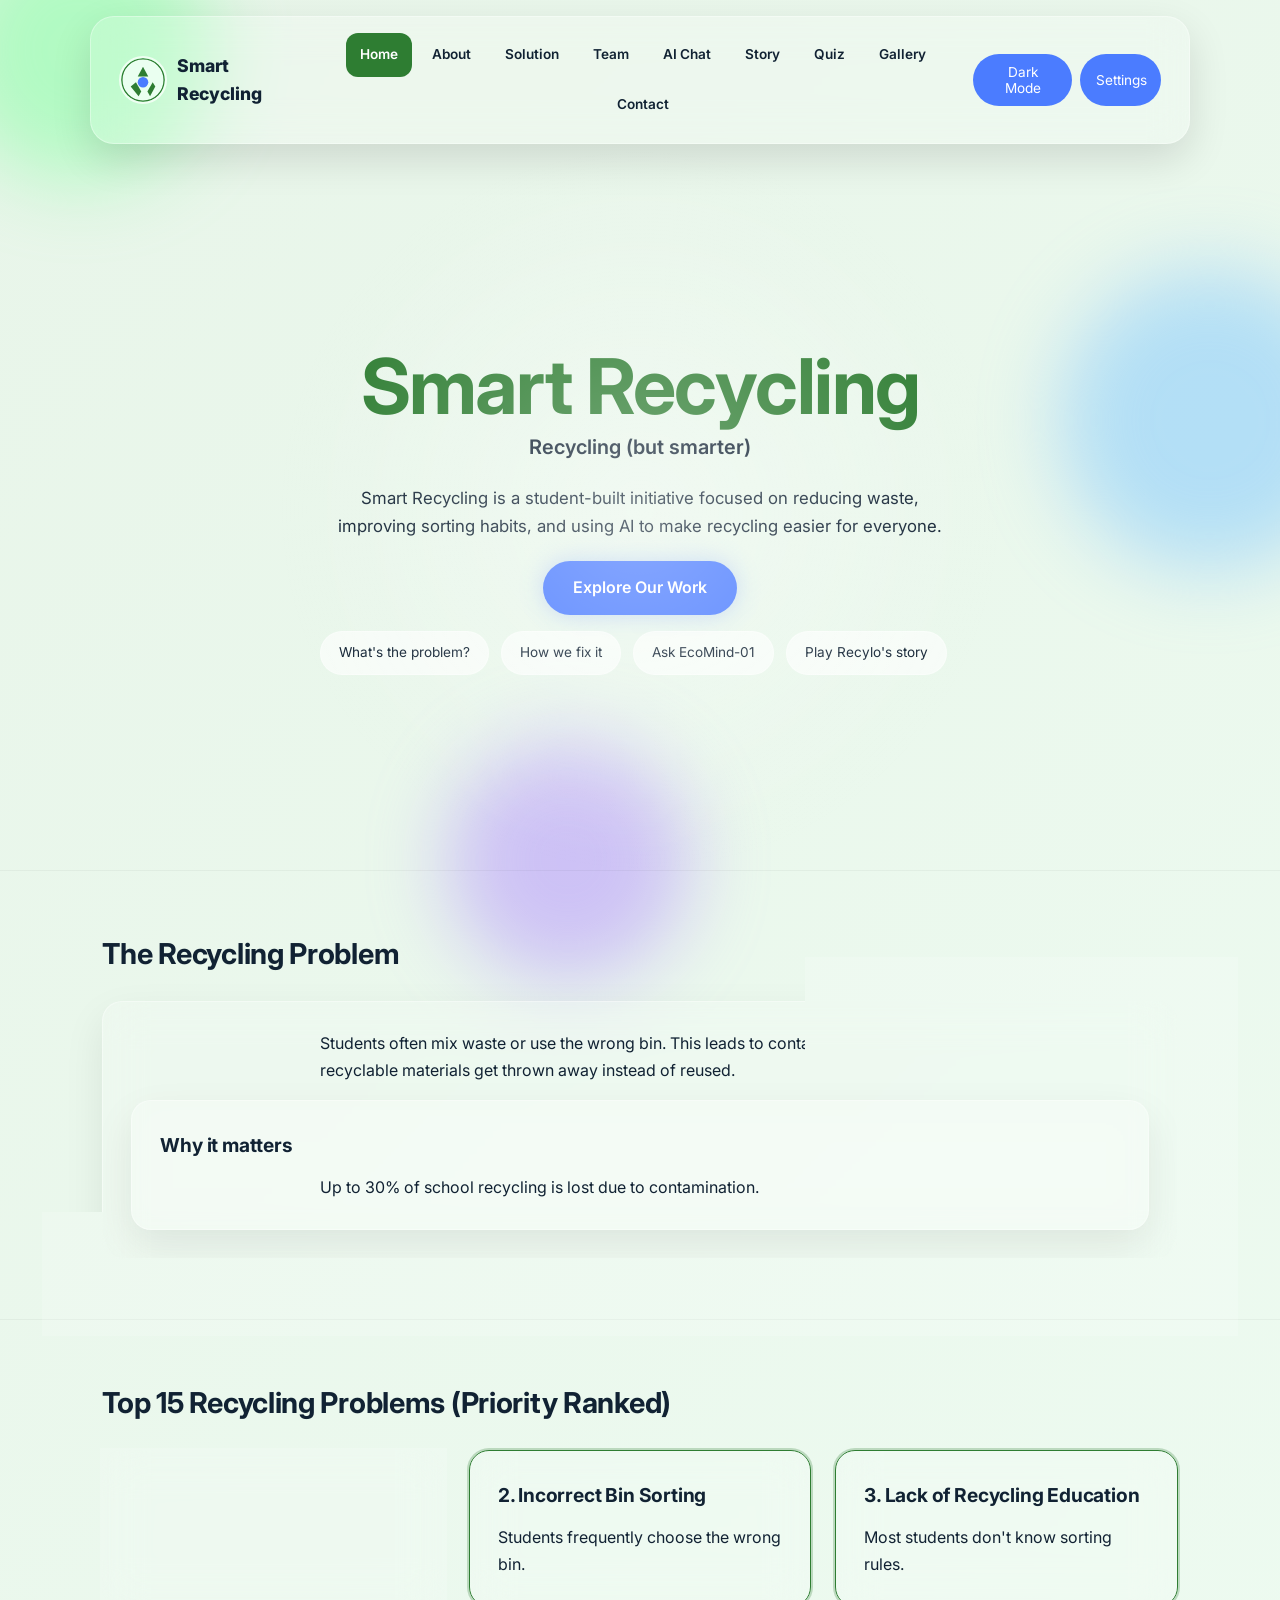
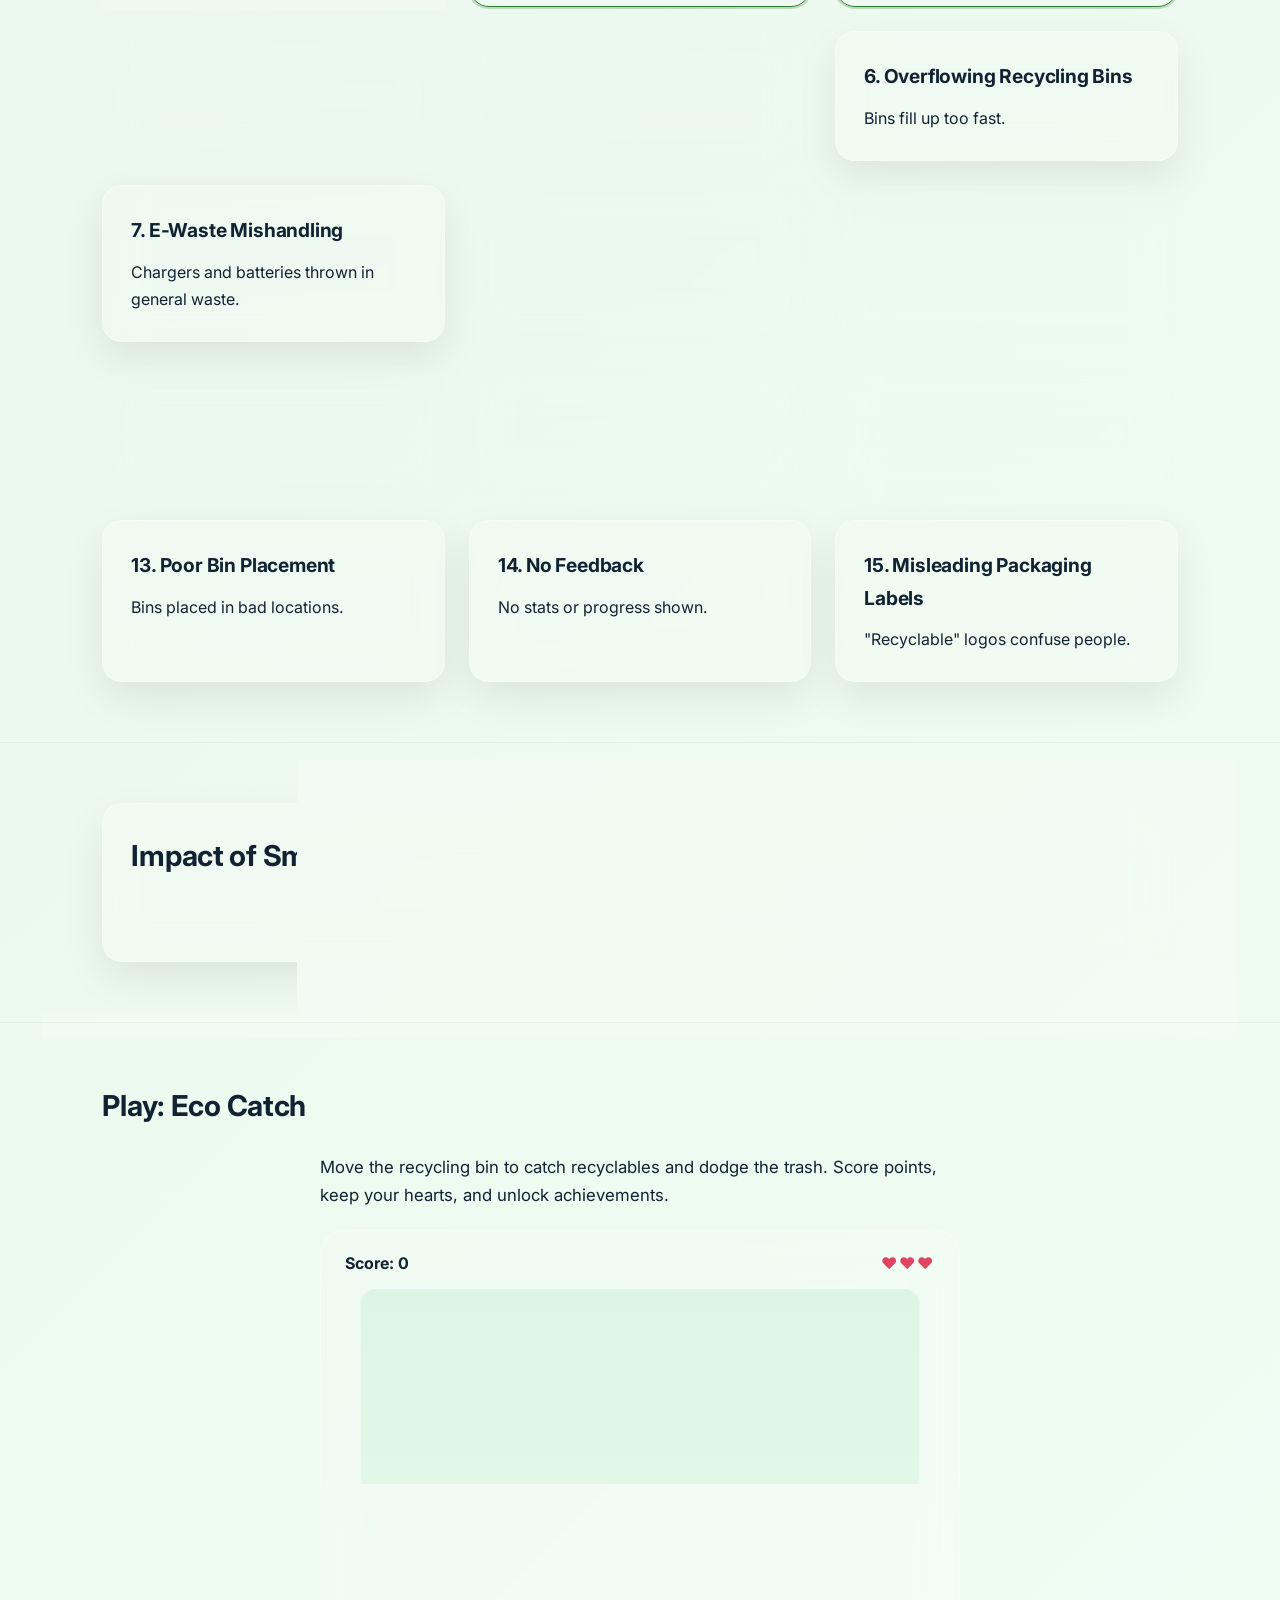
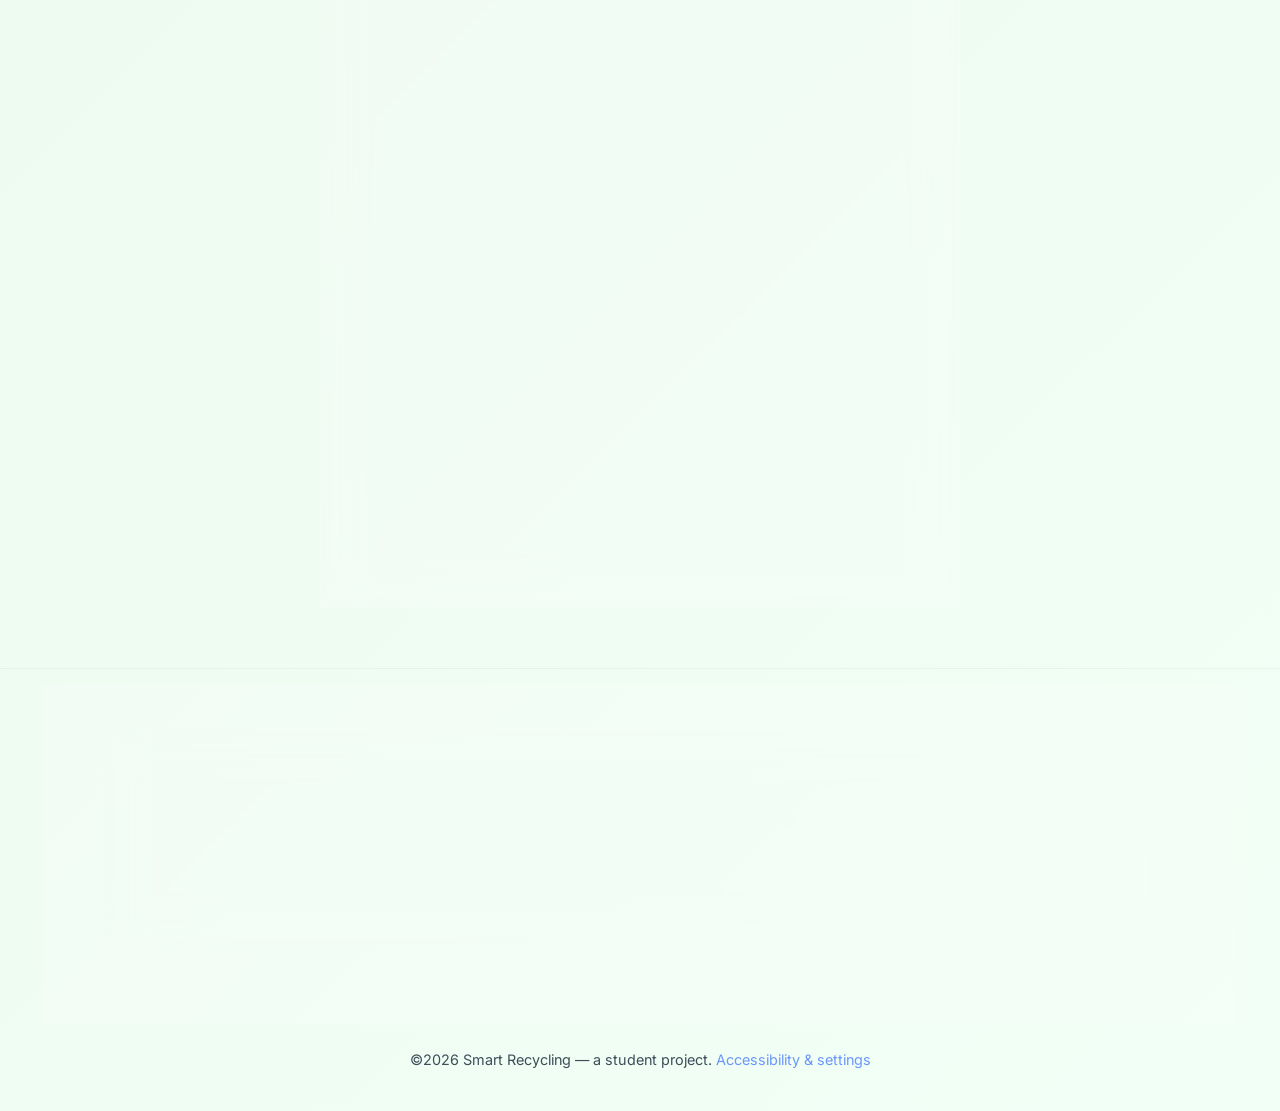
==== commit d167833c: "Install Vercel Web Analytics # Vercel Web Analytics Installation Report  ## Summary Successfully ins" ====
--- a/index.html
+++ b/index.html
@@ -10,6 +10,7 @@
 <link rel="preconnect" href="https://fonts.gstatic.com" crossorigin>
 <link href="https://fonts.googleapis.com/css2?family=Inter:wght@400;600;800&display=swap" rel="stylesheet">
 <link rel="stylesheet" href="css/style.css">
+<script defer src="https://cdn.vercel-insights.com/v1/script.js"></script>
 </head>
 <body>
 
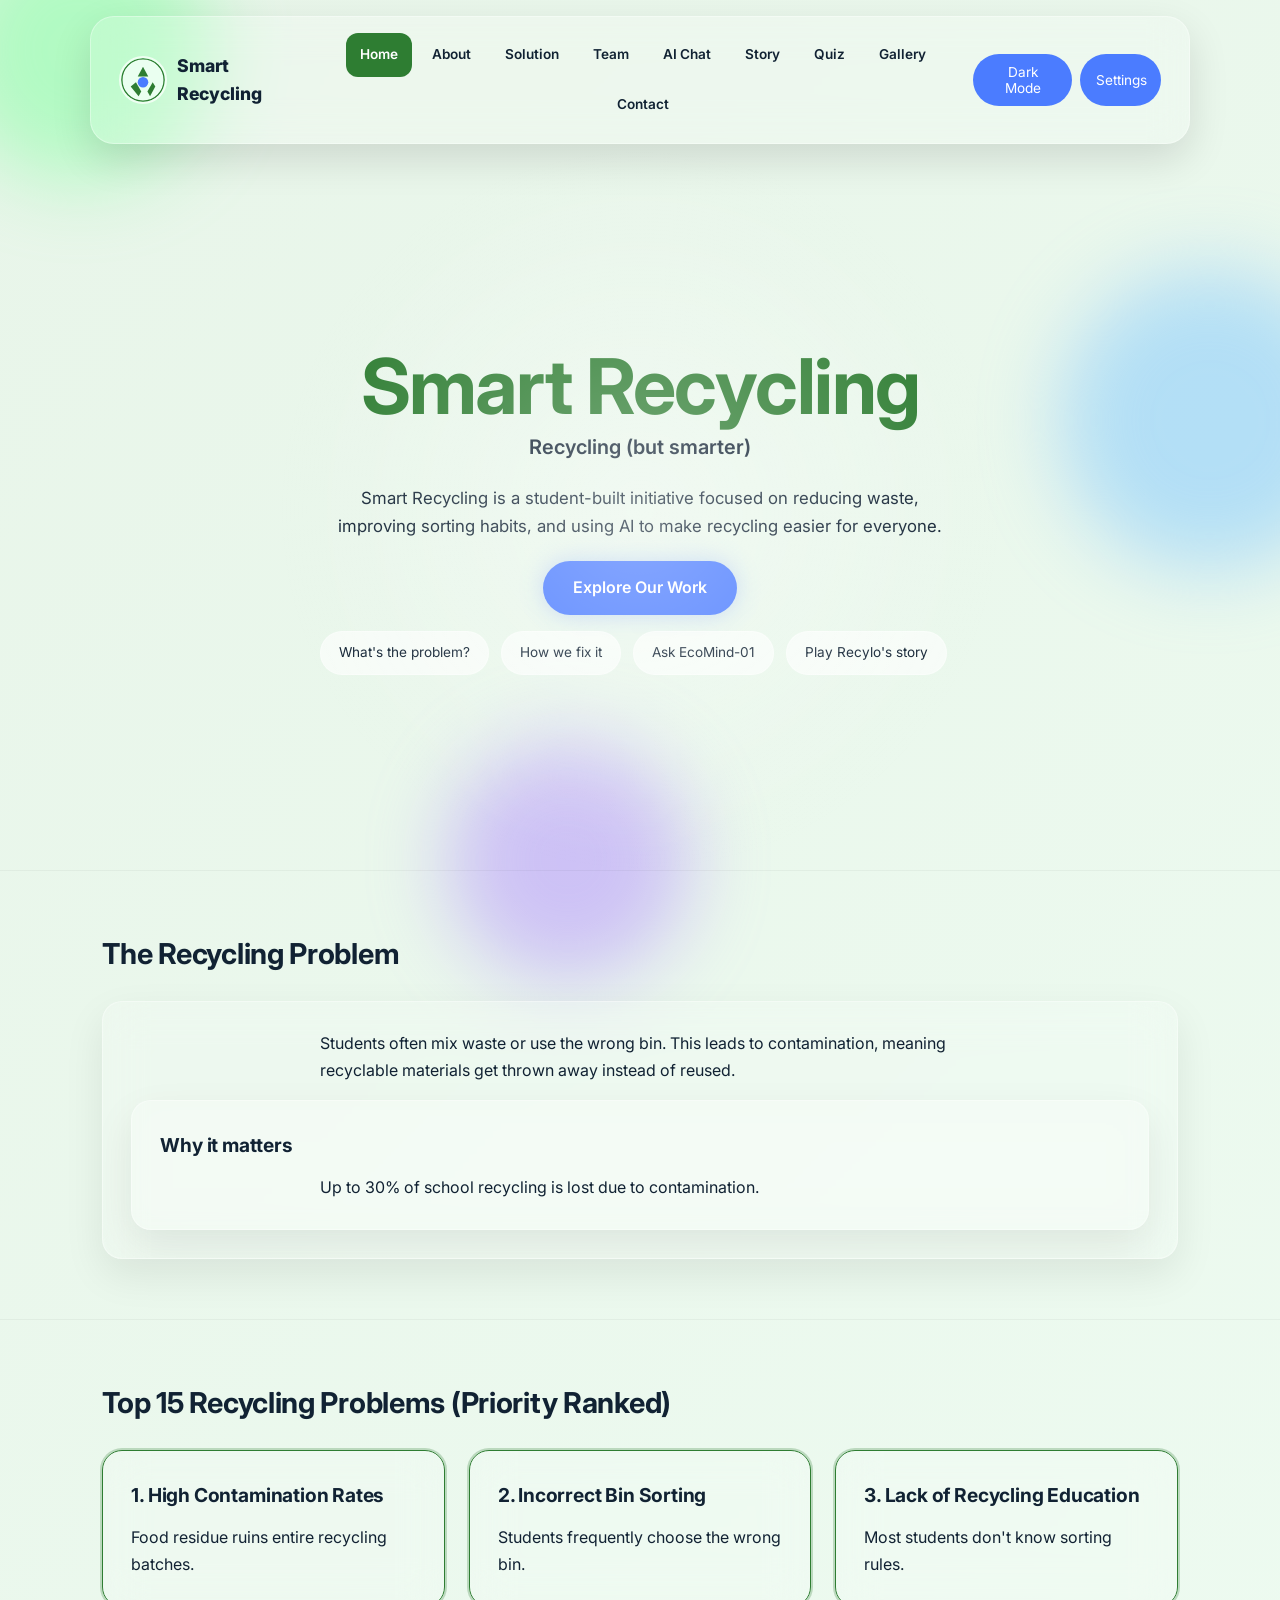
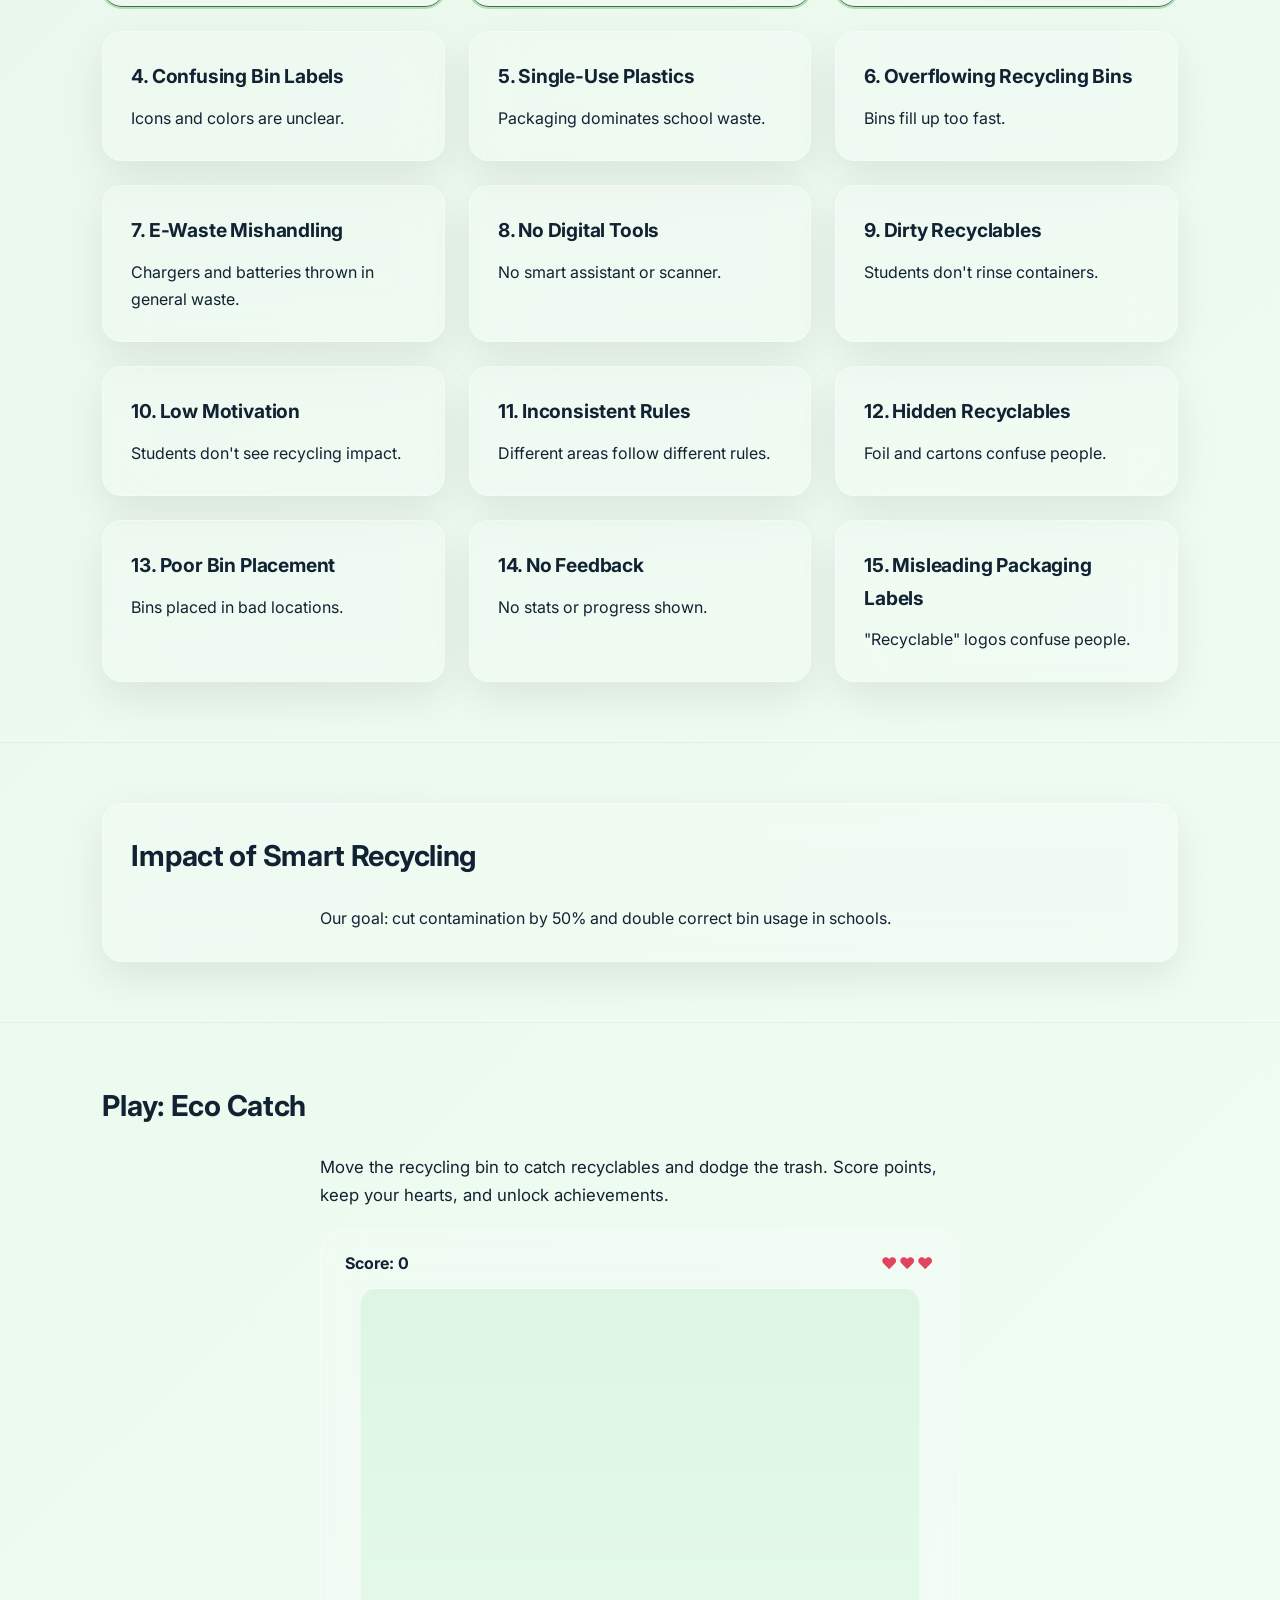
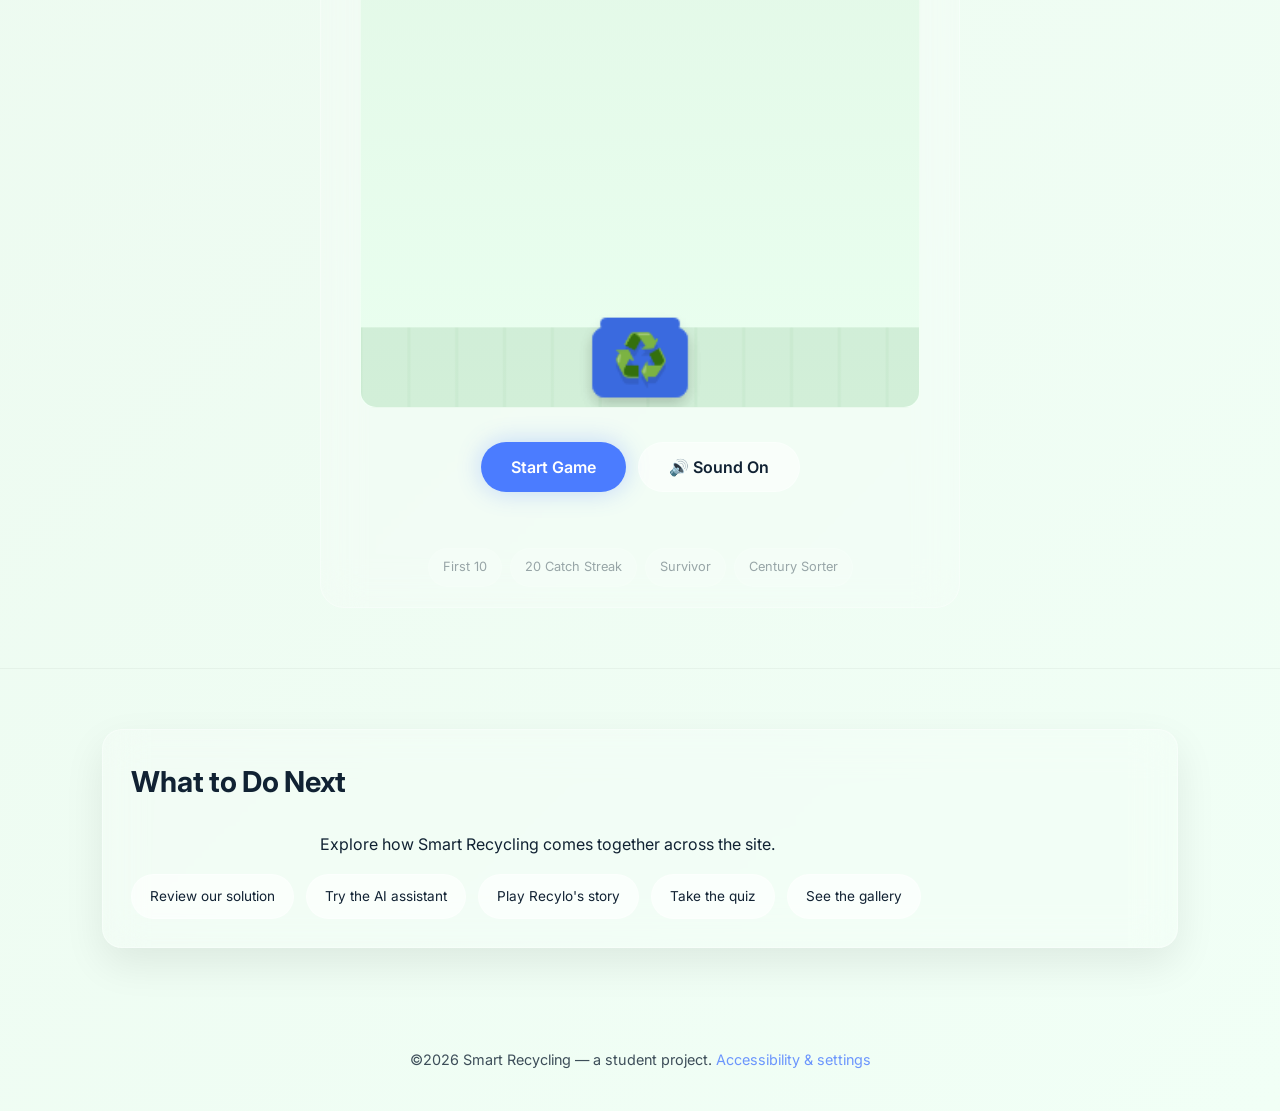
==== commit c60de03c: "Install Vercel Web Analytics # Vercel Web Analytics Implementation  ## Summary Successfully installe" ====
--- a/index.html
+++ b/index.html
@@ -10,7 +10,10 @@
 <link rel="preconnect" href="https://fonts.gstatic.com" crossorigin>
 <link href="https://fonts.googleapis.com/css2?family=Inter:wght@400;600;800&display=swap" rel="stylesheet">
 <link rel="stylesheet" href="css/style.css">
-<script defer src="https://cdn.vercel-insights.com/v1/script.js"></script>
+<script>
+  window.va = window.va || function () { (window.vaq = window.vaq || []).push(arguments); };
+</script>
+<script defer src="/_vercel/insights/script.js"></script>
 </head>
 <body>
 
